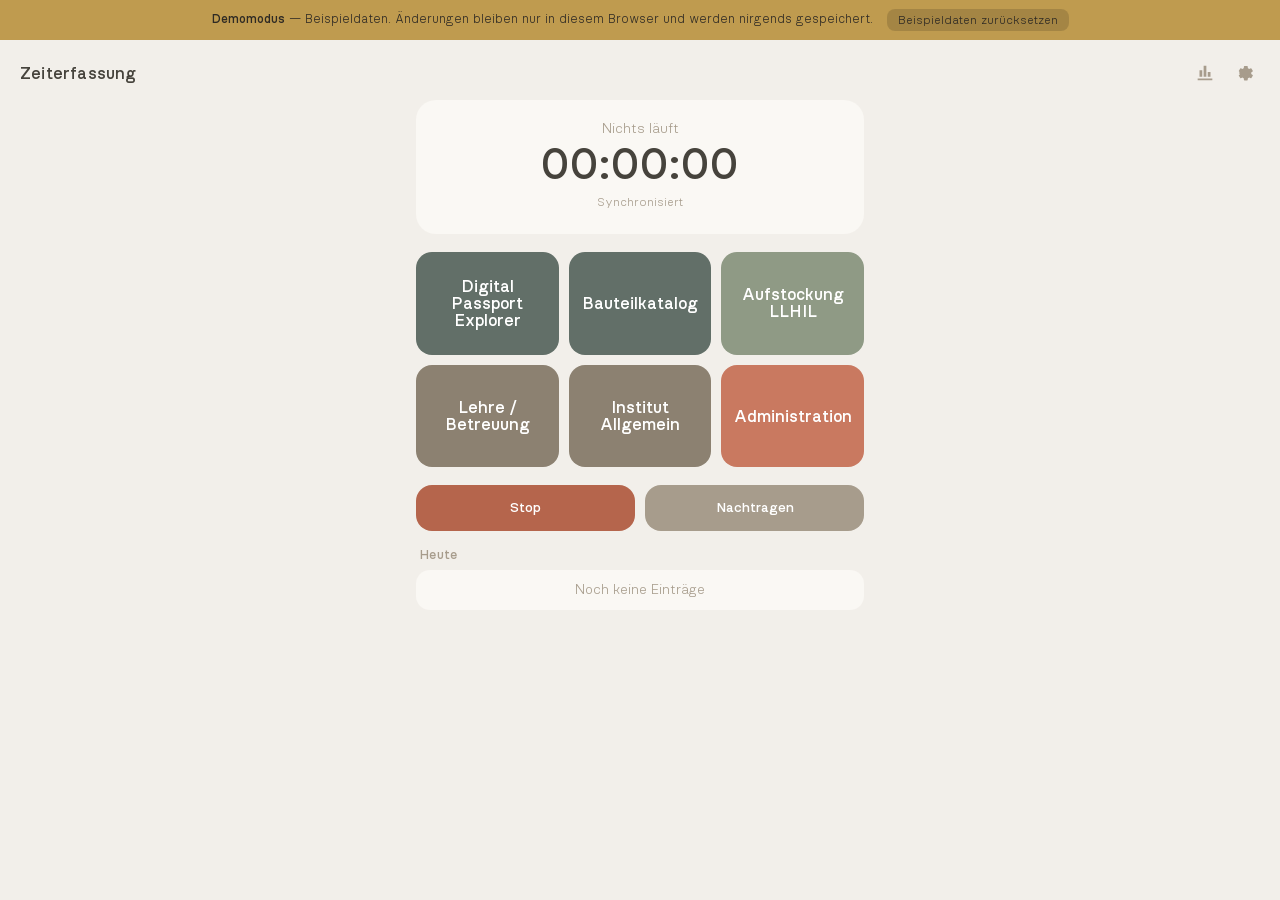
==== index.html @ 335475b7 "Zeiterfassung als eigenständige App für die ETH-Nextcloud Herausgelöst aus dem Modul zeiterfassung/ " ====
<!DOCTYPE html>
<html lang="de">
<head>
<meta charset="UTF-8">
<meta name="viewport" content="width=device-width, initial-scale=1, viewport-fit=cover, user-scalable=no">
<meta name="theme-color" content="#F2EFEA">
<title>Zeiterfassung</title>
<link rel="manifest" href="manifest.json">
<link rel="icon" href="icons/zeiterfassung-192.png">
<link rel="apple-touch-icon" href="icons/zeiterfassung-192.png">
<meta name="apple-mobile-web-app-capable" content="yes">
<meta name="apple-mobile-web-app-status-bar-style" content="default">
<link rel="stylesheet" href="css/style.css?v=2">
<style>
  .today-row-actions {
    display: flex;
    align-items: baseline;
    gap: 0;
  }
  .today-edit-btn {
    background: none;
    border: none;
    color: var(--text-muted);
    font-size: 14px;
    cursor: pointer;
    padding: 4px 6px;
  }
  .today-edit-btn:active { color: var(--accent-primary); }
</style>
</head>
<body>

<header class="topbar">
  <h1>Zeiterfassung</h1>
  <div class="topbar-actions">
    <a class="icon-btn" href="dashboard/" aria-label="Auswertung" title="Auswertung">
      <svg viewBox="0 0 24 24" width="22" height="22"><path d="M4 20h16v-2H4v2zM6 16h3V9H6v7zm4.5 0h3V4h-3v12zM15 16h3v-5h-3v5z" fill="currentColor"/></svg>
    </a>
    <button id="settingsBtn" class="icon-btn" aria-label="Einstellungen" title="Einstellungen">
      <svg viewBox="0 0 24 24" width="22" height="22"><path d="M12 8a4 4 0 100 8 4 4 0 000-8zm8.94 3.5l1.6-1.25a.5.5 0 00.12-.65l-1.5-2.6a.5.5 0 00-.6-.22l-1.9.76a7.4 7.4 0 00-1.3-.75l-.28-2.02a.5.5 0 00-.5-.43h-3a.5.5 0 00-.5.43l-.28 2.02c-.47.2-.9.45-1.3.75l-1.9-.76a.5.5 0 00-.6.22l-1.5 2.6a.5.5 0 00.12.65l1.6 1.25a7.6 7.6 0 000 1.5l-1.6 1.25a.5.5 0 00-.12.65l1.5 2.6c.13.22.4.31.6.22l1.9-.76c.4.3.83.55 1.3.75l.28 2.02c.05.25.26.43.5.43h3c.24 0 .45-.18.5-.43l.28-2.02c.47-.2.9-.45 1.3-.75l1.9.76c.2.09.47 0 .6-.22l1.5-2.6a.5.5 0 00-.12-.65l-1.6-1.25c.05-.25.06-.5.06-.75s-.01-.5-.06-.75z" fill="currentColor"/></svg>
    </button>
  </div>
</header>

<main>
  <section class="status-card" id="statusCard">
    <div class="status-label" id="statusLabel">Nichts läuft</div>
    <div class="status-timer" id="statusTimer">00:00:00</div>
    <div class="sync-line" id="syncLine">&nbsp;</div>
  </section>

  <section class="button-grid" id="projectButtons">
    <!-- Wird dynamisch aus den zentral verwalteten Projektnamen befüllt -->
  </section>

  <section class="control-buttons">
    <button class="proj-btn control stop" data-action="STOP">Stop</button>
    <button class="proj-btn control manual" id="manualEntryBtn" type="button">Nachtragen</button>
  </section>

  <section class="today">
    <h2>Heute</h2>
    <ul id="todayList" class="today-list">
      <li class="empty">Noch keine Einträge</li>
    </ul>
  </section>
</main>

<!-- Einstellungen -->
<div id="settingsOverlay" class="overlay hidden">
  <div class="sheet">
    <div class="sheet-head">
      <h2>Einstellungen</h2>
      <button id="closeSettings" class="icon-btn" aria-label="Schliessen">&times;</button>
    </div>

    <div class="form-group">
      <label>Benutzername</label>
      <input type="text" id="inputUser" placeholder="ETH-Kürzel, z.B. jonasha" autocapitalize="none" autocorrect="off" spellcheck="false">
      <label>App-Passwort</label>
      <div class="password-field">
        <input type="password" id="inputPass" placeholder="App-Passwort (Einstellungen → Sicherheit)">
        <button type="button" id="togglePassBtn" class="password-toggle" aria-label="Passwort anzeigen" title="Passwort anzeigen">
          <svg viewBox="0 0 24 24" width="20" height="20"><path d="M12 5c-5 0-9.27 3.11-11 7 1.73 3.89 6 7 11 7s9.27-3.11 11-7c-1.73-3.89-6-7-11-7zm0 12a5 5 0 110-10 5 5 0 010 10zm0-8a3 3 0 100 6 3 3 0 000-6z" fill="currentColor"/></svg>
        </button>
      </div>
    </div>

    <div class="form-actions">
      <button id="testConnBtn" class="btn-secondary">Verbindung testen</button>
      <button id="saveSettingsBtn" class="btn-primary">Speichern</button>
    </div>
    <div id="testResult" class="test-result"></div>

    <p class="hint">
      Das App-Passwort erstellst du auf
      <a href="https://wolke.ethz.ch/settings/user/security" target="_blank" rel="noopener">wolke.ethz.ch</a>
      unter Einstellungen → Sicherheit → Neues App-Passwort erstellen.
      Es wird nur in diesem Browser gespeichert (localStorage) und lässt
      sich dort jederzeit einzeln widerrufen — <strong>nie das
      ETH-Passwort eintragen</strong>.
    </p>
    <p class="hint">
      Die Projektnamen kommen aus <code>Zeiterfassung/projekte.txt</code>
      auf der ETH-Nextcloud (ein Projekt pro Zeile) und werden automatisch
      übernommen — nicht hier einstellbar.
    </p>
  </div>
</div>

<!-- Manuell nachtragen -->
<div id="manualOverlay" class="overlay hidden">
  <div class="sheet">
    <div class="sheet-head">
      <h2 id="manualTitle">Zeit nachtragen</h2>
      <button id="closeManual" class="icon-btn" aria-label="Schliessen">&times;</button>
    </div>

    <div class="form-group">
      <label>Datum</label>
      <input type="date" id="manualDate">
      <label>Projekt</label>
      <select id="manualProject"></select>
      <label>Dauer</label>
      <div class="duration-row">
        <input type="number" id="manualHours" min="0" max="23" placeholder="0" inputmode="numeric"> <span class="duration-unit">h</span>
        <input type="number" id="manualMinutes" min="0" max="59" placeholder="0" inputmode="numeric"> <span class="duration-unit">min</span>
      </div>
      <label>Kommentar (optional)</label>
      <input type="text" id="manualComment" placeholder="Was wurde gemacht?">
    </div>

    <div class="form-actions">
      <button id="cancelManualBtn" class="btn-secondary">Abbrechen</button>
      <button id="deleteManualBtn" class="btn-secondary" style="display:none;">Löschen</button>
      <button id="saveManualBtn" class="btn-primary">Hinzufügen</button>
    </div>
    <div id="manualResult" class="test-result"></div>
  </div>
</div>

<script src="shared/common.js?v=2"></script>
<script src="app.js?v=2"></script>
</body>
</html>
---- css/style.css ----
@font-face {
  font-family: "Nudica-Light";
  src:
    url("../fonts/nudica-light-webfont.woff2") format("woff2"),
    url("../fonts/nudica-light-webfont.woff") format("woff");
  font-weight: normal;
  font-style: normal;
}

@font-face {
  font-family: "Nudica-Medium";
  src:
    url("../fonts/nudica-medium-webfont.woff2") format("woff2"),
    url("../fonts/nudica-medium-webfont.woff") format("woff");
  font-weight: normal;
  font-style: normal;
}

:root {
  --bg: #F2EFEA;
  --surface: #FAF8F4;
  --surface-2: #EAE6DC;
  --text: #46433C;
  --text-muted: #A79C8C;
  --border: #E3DED2;
  --accent-primary: #4F7089;
  --font-light: "Nudica-Light", -apple-system, "Segoe UI", Roboto, sans-serif;
  --font-medium: "Nudica-Medium", -apple-system, "Segoe UI", Roboto, sans-serif;
  --font-mono: ui-monospace, "SF Mono", "JetBrains Mono", Menlo, Consolas, monospace;
}

* { box-sizing: border-box; -webkit-tap-highlight-color: transparent; }

html, body {
  height: 100%;
  margin: 0;
  background: var(--bg);
  color: var(--text);
  font-family: var(--font-light);
  overscroll-behavior: none;
}

body {
  display: flex;
  flex-direction: column;
  padding-bottom: env(safe-area-inset-bottom);
}

.topbar {
  display: flex;
  align-items: center;
  justify-content: space-between;
  padding: 16px 20px calc(10px + env(safe-area-inset-top)) 20px;
  padding-top: max(16px, env(safe-area-inset-top));
}

.topbar h1 {
  font-family: var(--font-medium);
  font-size: 17px;
  font-weight: normal;
  letter-spacing: 0.2px;
  margin: 0;
  color: var(--text);
}

.icon-btn {
  background: none;
  border: none;
  color: var(--text-muted);
  padding: 6px;
  border-radius: 8px;
  display: flex;
}
.icon-btn:active { background: var(--surface-2); }

.topbar-actions {
  display: flex;
  align-items: center;
  gap: 4px;
}

main {
  flex: 1;
  padding: 0 16px 24px;
  display: flex;
  flex-direction: column;
  gap: 18px;
  max-width: 480px;
  margin: 0 auto;
  width: 100%;
}

.status-card {
  background: var(--surface);
  border-radius: 20px;
  padding: 22px 20px;
  text-align: center;
}

.status-label {
  font-size: 14px;
  color: var(--text-muted);
  min-height: 18px;
}

.status-timer {
  font-family: var(--font-medium);
  font-size: 44px;
  font-weight: normal;
  letter-spacing: 1px;
  margin-top: 4px;
  font-variant-numeric: tabular-nums;
  color: var(--text);
}

.sync-line {
  margin-top: 8px;
  font-size: 12px;
  color: var(--text-muted);
  min-height: 16px;
}

.button-grid {
  display: grid;
  grid-template-columns: repeat(3, 1fr);
  gap: 10px;
}

.control-buttons {
  display: grid;
  /* Zwei Knöpfe (Stop, Nachtragen) -- "Pause" ist entfallen, es tat
     dasselbe wie "Stop". */
  grid-template-columns: repeat(2, 1fr);
  gap: 10px;
}

.proj-btn {
  --accent: #5B7C99;
  aspect-ratio: 1 / 0.72;
  border-radius: 16px;
  border: none;
  background: var(--accent);
  color: #FFFFFF;
  font-family: var(--font-medium);
  font-size: 17px;
  font-weight: normal;
  display: flex;
  align-items: center;
  justify-content: center;
  text-align: center;
  padding: 8px;
  transition: transform 0.08s ease, filter 0.15s ease;
}

.proj-btn.active {
  filter: brightness(0.88);
  box-shadow: inset 0 0 0 2px rgba(255,255,255,0.55);
}

.proj-btn:active { transform: scale(0.96); }

.control-buttons .proj-btn {
  aspect-ratio: auto;
  padding: 16px 6px;
  font-size: 14px;
}
.control-buttons .proj-btn[data-action="STOP"] { --accent: #B5654C; }
.control-buttons .proj-btn.manual { --accent: #A79C8C; }

.today h2, .recent-block h2 {
  font-family: var(--font-medium);
  font-size: 13px;
  letter-spacing: 0.3px;
  color: var(--text-muted);
  font-weight: normal;
  margin: 0 0 8px 4px;
}

.today-list {
  list-style: none;
  margin: 0;
  padding: 0;
  background: var(--surface);
  border-radius: 14px;
  overflow: hidden;
}

.today-list li {
  padding: 12px 16px;
  border-bottom: 1px solid var(--border);
}
.today-list li:last-child { border-bottom: none; }
.today-list li.empty { color: var(--text-muted); text-align: center; font-size: 14px; padding: 13px 16px; }

.today-row-main {
  display: flex;
  justify-content: space-between;
  align-items: baseline;
  width: 100%;
  gap: 12px;
  font-size: 15px;
  margin-bottom: 6px;
}

.today-list .proj-name { font-family: var(--font-medium); }
.today-list .proj-time { font-family: var(--font-light); color: var(--text-muted); }

.comment-input {
  width: 100%;
  background: var(--surface-2);
  border: none;
  color: var(--text);
  border-radius: 8px;
  padding: 8px 10px;
  font-size: 13px;
  font-family: var(--font-light);
}
.comment-input::placeholder { color: var(--text-muted); }
.comment-input:focus { outline: 2px solid var(--accent-primary); outline-offset: 1px; }

/* Demomodus-Hinweis (shared/common.js, zeigeDemoBanner()) -- liegt als
   erstes Element im body, schiebt also den Rest nach unten statt etwas zu
   überdecken. */
#demoBanner {
  display: flex;
  align-items: center;
  justify-content: center;
  gap: 14px;
  flex-wrap: wrap;
  background: #BF9B4F;
  color: #2E2A24;
  font-size: 12.5px;
  line-height: 1.4;
  padding: 9px 16px;
  text-align: center;
}
#demoBanner strong { font-family: var(--font-medium); font-weight: normal; }
#demoBanner button {
  background: rgba(0,0,0,0.14);
  border: none;
  color: inherit;
  font-family: var(--font-light);
  font-size: 12px;
  padding: 5px 11px;
  border-radius: 8px;
  cursor: pointer;
  white-space: nowrap;
}
#demoBanner button:hover { background: rgba(0,0,0,0.22); }

/* Settings overlay */
.overlay {
  position: fixed; inset: 0;
  background: rgba(58,54,47,0.45);
  display: flex; align-items: flex-end;
  z-index: 20;
}
.overlay.hidden { display: none; }

.sheet {
  background: var(--surface);
  width: 100%;
  max-width: 480px;
  margin: 0 auto;
  border-radius: 20px 20px 0 0;
  padding: 20px 20px calc(24px + env(safe-area-inset-bottom));
  max-height: 88vh;
  overflow-y: auto;
}

.sheet-head {
  display: flex;
  justify-content: space-between;
  align-items: center;
  margin-bottom: 14px;
}
.sheet-head h2 { font-family: var(--font-medium); margin: 0; font-size: 18px; font-weight: normal; }
.sheet-head .icon-btn { font-size: 22px; line-height: 1; }

.form-group {
  display: flex;
  flex-direction: column;
  gap: 8px;
  margin-bottom: 18px;
}

.form-group label {
  font-size: 12px;
  color: var(--text-muted);
  letter-spacing: 0.3px;
  margin-top: 6px;
}
.form-group label:first-child { margin-top: 0; }

.two-col {
  display: flex;
  gap: 10px;
}
.two-col > div {
  flex: 1;
  min-width: 0;
  display: flex;
  flex-direction: column;
  gap: 8px;
}
.two-col label { margin-top: 0; }

input[type="text"], input[type="url"], input[type="password"],
input[type="date"], input[type="number"], select {
  background: var(--surface-2);
  border: none;
  color: var(--text);
  border-radius: 10px;
  padding: 12px 14px;
  font-size: 15px;
  font-family: var(--font-light);
  width: 100%;
  /* max-width/min-width explizit statt nur width:100% -- Safaris natives
     Datumsfeld (die Tag/Monat/Jahr-Unterelemente kommen aus einem eigenen
     Shadow-DOM, das eine eigene Mindestbreite mitbringen kann) wurde sonst
     gemeldet, optisch breiter als die übrigen Felder derselben Spalte zu
     wirken. */
  min-width: 0;
  max-width: 100%;
  box-sizing: border-box;
}
select { appearance: none; -webkit-appearance: none; }
input:focus, select:focus { outline: 2px solid var(--accent-primary); outline-offset: 1px; }

.password-field { position: relative; }
.password-field input { padding-right: 44px; }
.password-toggle {
  position: absolute;
  right: 4px;
  top: 50%;
  transform: translateY(-50%);
  background: none;
  border: none;
  color: var(--text-muted);
  padding: 8px;
  border-radius: 8px;
  display: flex;
}
.password-toggle:active { background: var(--border); }

textarea {
  background: var(--surface-2);
  border: none;
  color: var(--text);
  border-radius: 10px;
  padding: 12px 14px;
  font-size: 15px;
  font-family: var(--font-light);
  width: 100%;
  resize: vertical;
}
textarea:focus { outline: 2px solid var(--accent-primary); outline-offset: 1px; }

input[type="file"] {
  background: var(--surface-2);
  border: none;
  color: var(--text);
  border-radius: 10px;
  padding: 12px 14px;
  font-size: 13px;
  font-family: var(--font-light);
  width: 100%;
}

.file-name {
  font-size: 12px;
  color: var(--text-muted);
  word-break: break-all;
}

.duration-row {
  display: flex;
  align-items: center;
  gap: 8px;
}
.duration-row input[type="number"] { width: 70px; flex: none; text-align: center; }
.duration-unit { font-size: 13px; color: var(--text-muted); }

.form-actions {
  display: flex;
  gap: 10px;
}

.btn-primary, .btn-secondary {
  flex: 1;
  padding: 13px;
  border-radius: 12px;
  font-size: 15px;
  font-family: var(--font-medium);
  border: none;
}
.btn-primary { background: var(--accent-primary); color: #fff; }
.btn-secondary { background: var(--surface-2); color: var(--text); }

.test-result {
  margin-top: 10px;
  font-size: 13px;
  min-height: 18px;
}
.test-result.ok { color: #6B7C6E; }
.test-result.err { color: #B5654C; }

.hint {
  margin-top: 18px;
  font-size: 12px;
  color: var(--text-muted);
  line-height: 1.5;
}

/* Tabellen (z.B. Wettbewerbsprogramme-Vergleich) */
.table-block {
  background: var(--surface);
  border-radius: 14px;
  padding: 4px 0;
  overflow: hidden;
}
.table-wrap { overflow-x: auto; }
table { width: 100%; border-collapse: collapse; font-size: 13px; }
th, td {
  text-align: left;
  padding: 10px 12px;
  white-space: nowrap;
  border-bottom: 1px solid var(--border);
}
th {
  font-family: var(--font-medium);
  font-weight: normal;
  color: var(--text-muted);
  font-size: 12px;
}
tbody tr:last-child td { border-bottom: none; }
tbody tr[data-clickable] { cursor: pointer; }
tbody tr[data-clickable]:active { background: var(--surface-2); }

.detail-list { list-style: none; margin: 0 0 18px; padding: 0; }
.detail-list li {
  display: flex;
  justify-content: space-between;
  gap: 12px;
  padding: 8px 0;
  border-bottom: 1px solid var(--border);
  font-size: 14px;
}
.detail-list li:last-child { border-bottom: none; }
.detail-list .detail-label { color: var(--text-muted); flex: none; }
.detail-list .detail-value { text-align: right; }
.detail-block h3 {
  font-family: var(--font-medium);
  font-size: 13px;
  color: var(--text-muted);
  font-weight: normal;
  margin: 18px 0 6px;
}
.detail-block ul.plain { list-style: none; margin: 0; padding: 0; font-size: 14px; }
.detail-block ul.plain li { padding: 4px 0; }

@media (prefers-reduced-motion: reduce) {
  .proj-btn { transition: none; }
}
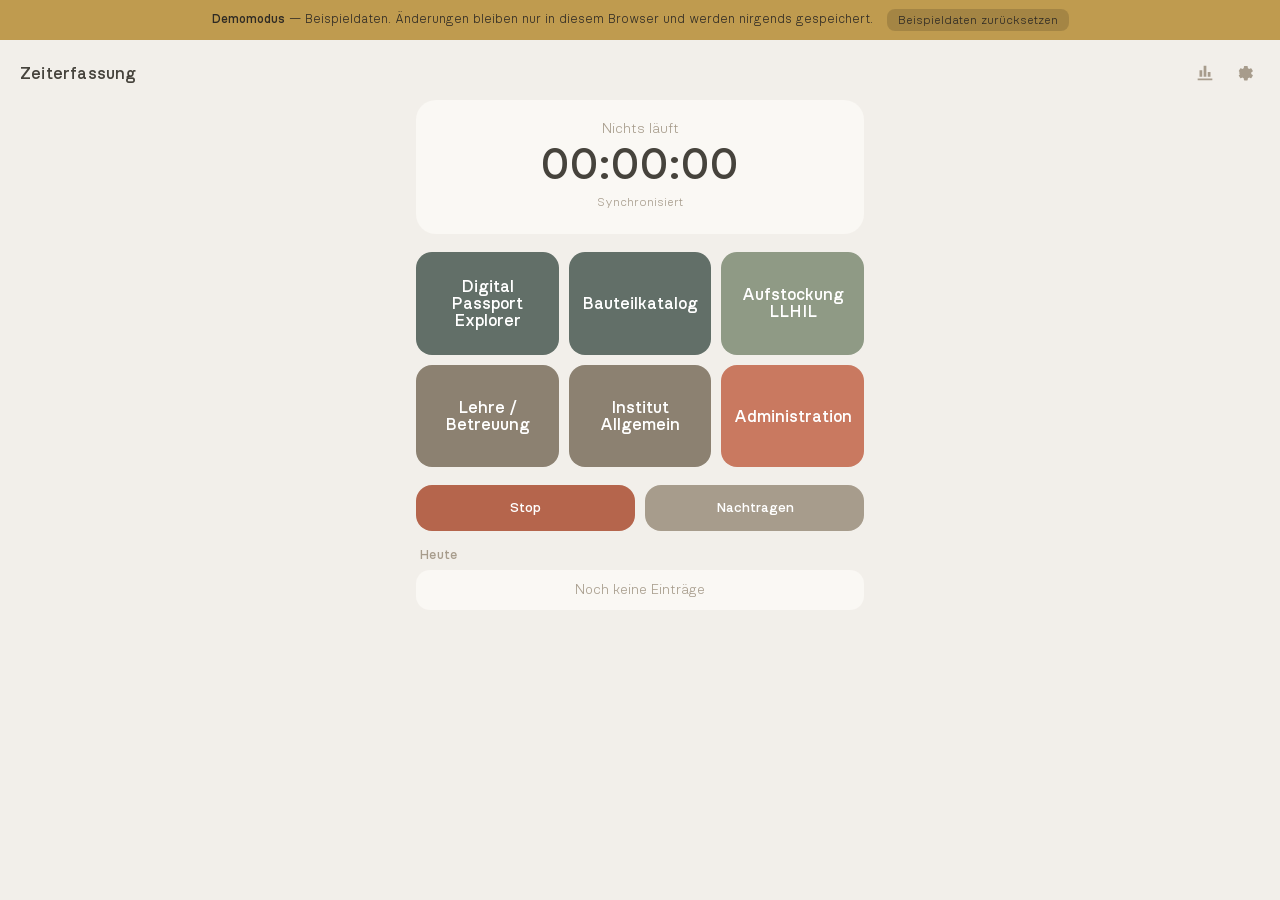
==== commit f963752b: "Ablage auf LLHIL_Jonas/Zeiterfassung, Projektliste ohne Nummern - DATA_FOLDER_PATH auf "LLHIL_Jonas/" ====
--- a/index.html
+++ b/index.html
@@ -10,7 +10,7 @@
 <link rel="apple-touch-icon" href="icons/zeiterfassung-192.png">
 <meta name="apple-mobile-web-app-capable" content="yes">
 <meta name="apple-mobile-web-app-status-bar-style" content="default">
-<link rel="stylesheet" href="css/style.css?v=2">
+<link rel="stylesheet" href="css/style.css?v=3">
 <style>
   .today-row-actions {
     display: flex;
@@ -139,7 +139,7 @@
   </div>
 </div>
 
-<script src="shared/common.js?v=2"></script>
-<script src="app.js?v=2"></script>
+<script src="shared/common.js?v=3"></script>
+<script src="app.js?v=3"></script>
 </body>
 </html>
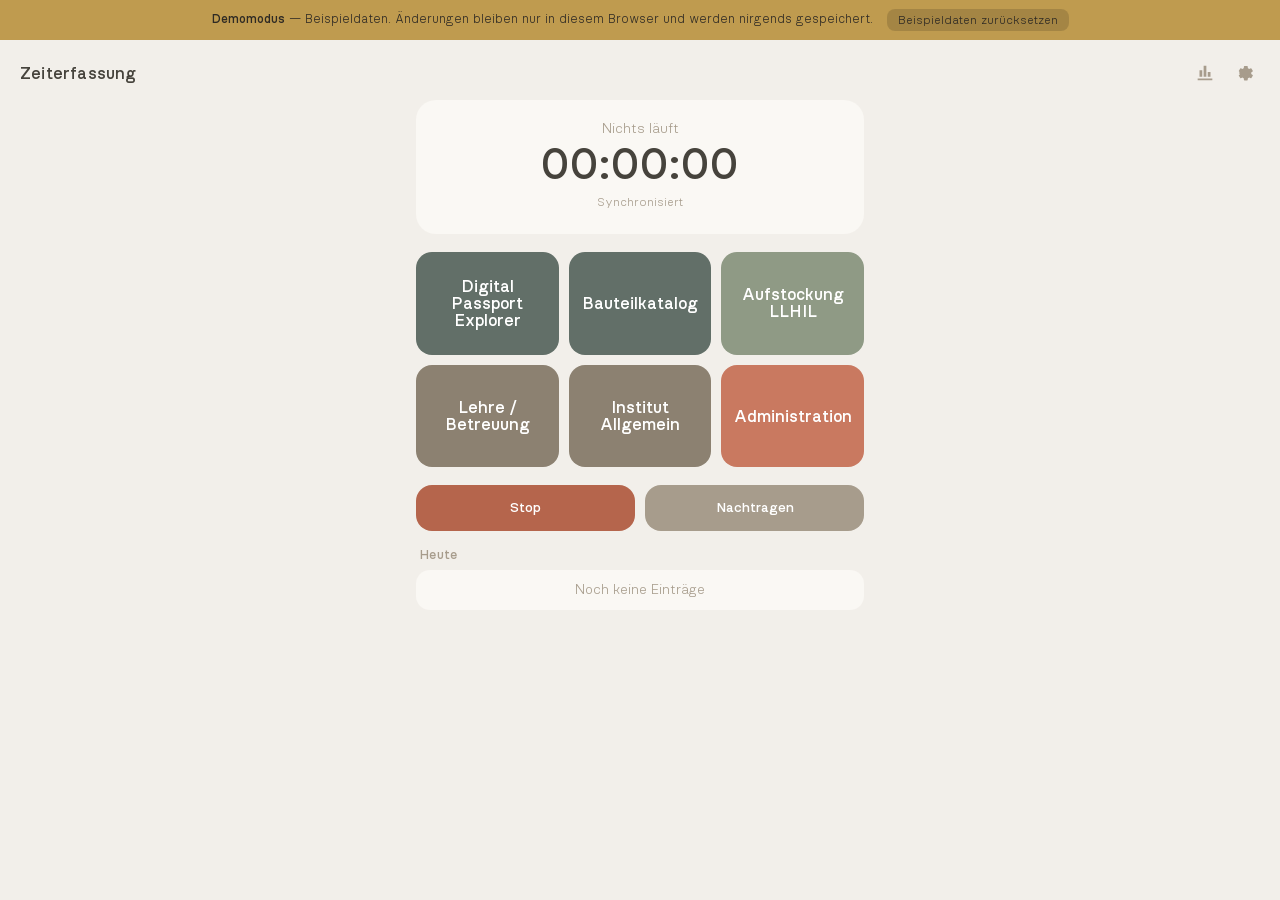
==== commit b2cf8df0: "PROXY_URL auf den eigenen Cloudflare Worker Worker gepruft: Preflight liefert die CORS-Header, die A" ====
--- a/index.html
+++ b/index.html
@@ -10,7 +10,7 @@
 <link rel="apple-touch-icon" href="icons/zeiterfassung-192.png">
 <meta name="apple-mobile-web-app-capable" content="yes">
 <meta name="apple-mobile-web-app-status-bar-style" content="default">
-<link rel="stylesheet" href="css/style.css?v=3">
+<link rel="stylesheet" href="css/style.css?v=4">
 <style>
   .today-row-actions {
     display: flex;
@@ -139,7 +139,7 @@
   </div>
 </div>
 
-<script src="shared/common.js?v=3"></script>
-<script src="app.js?v=3"></script>
+<script src="shared/common.js?v=4"></script>
+<script src="app.js?v=4"></script>
 </body>
 </html>
